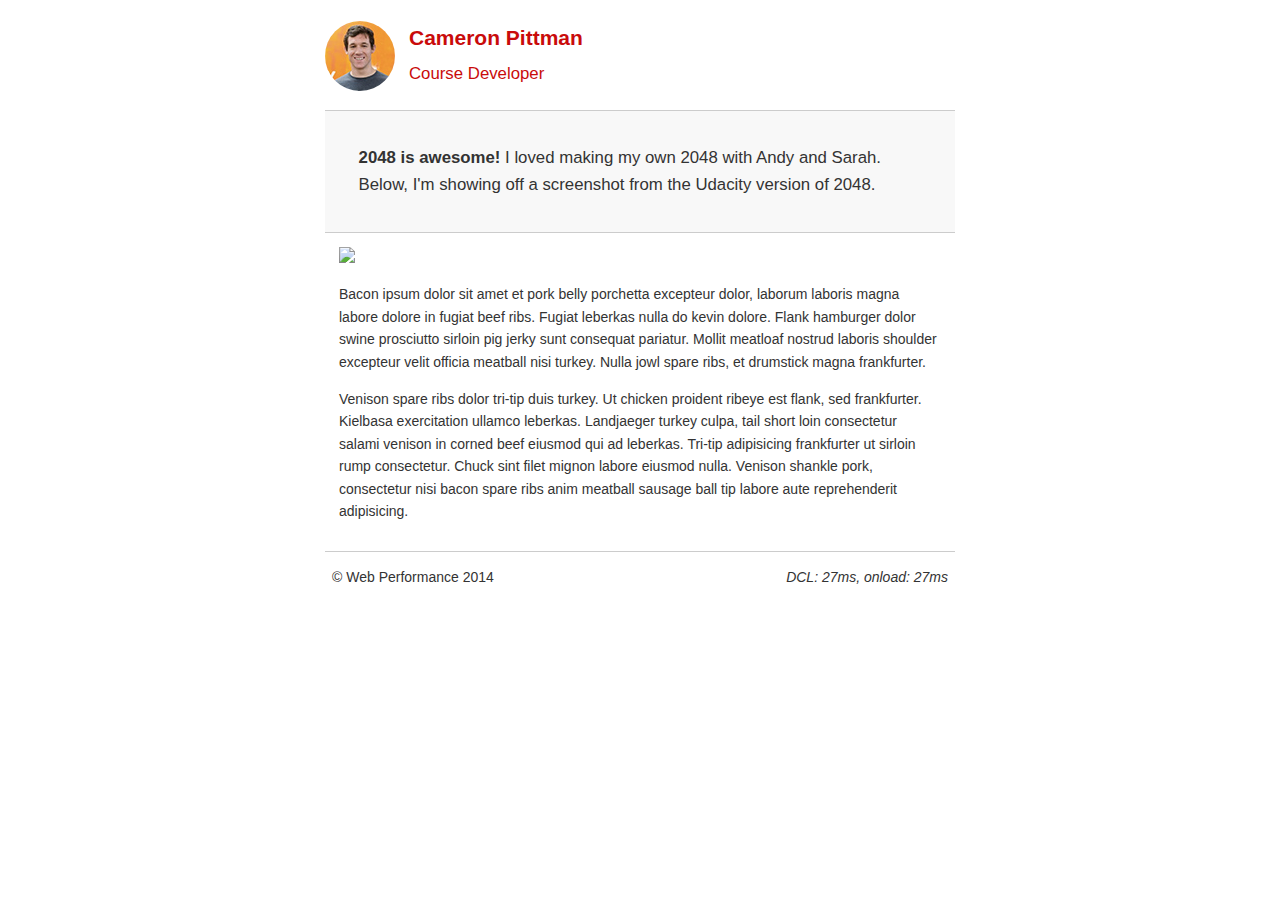
==== project-2048.html @ eed9022d "first commit" ====
<!DOCTYPE html>
<html lang="en">
  <head>
    <meta charset="utf-8">
    <meta name="viewport" content="width=device-width, initial-scale=1">
    <meta name="description" content=" FILL ME IN ">
    <meta name="author" content=" FILL ME IN ">
    <title>Cameron Pittman: Portfolio</title>

    <!-- Hmm, what is the impact of web fonts on speed? Measure it... -->
    <!-- <link href="//fonts.googleapis.com/css?family=Open+Sans:400,700" rel="stylesheet"> -->

    <link href="css/style.css" rel="stylesheet">
    <link href="css/print.css" rel="stylesheet">

    <script>
      (function(w,g){w['GoogleAnalyticsObject']=g;
      w[g]=w[g]||function(){(w[g].q=w[g].q||[]).push(arguments)};w[g].l=1*new Date();})(window,'ga');

      // TODO: replace with your Google Analytics profile ID.
      ga('create', 'UA-XXXX-Y');
      ga('send', 'pageview');
    </script>
    <script src="//www.google-analytics.com/analytics.js"></script>
    <script src="js/perfmatters.js"></script>
  </head>

  <body>
    <header>
      <a href="/"><img src="img/profilepic.jpg"></a>
      <p>Cameron Pittman<br><span>Course Developer</span></p>
    </header>

    <div class="container">
      <div class="hero">
        <strong>2048 is awesome!</strong> I loved making my own 2048 with Andy and Sarah. Below, I'm showing off a screenshot from the Udacity version of 2048.
      </div>

      <div class="content">

        <img class="img-responsive" src="http://cameronwp.github.io/udportfolio/img/2048.png">

        <p>Bacon ipsum dolor sit amet et pork belly porchetta excepteur dolor, laborum laboris magna labore dolore in fugiat beef ribs. Fugiat leberkas nulla do kevin dolore. Flank hamburger dolor swine prosciutto sirloin pig jerky sunt consequat pariatur. Mollit meatloaf nostrud laboris shoulder excepteur velit officia meatball nisi turkey. Nulla jowl spare ribs, et drumstick magna frankfurter.</p>

        <p>Venison spare ribs dolor tri-tip duis turkey. Ut chicken proident ribeye est flank, sed frankfurter. Kielbasa exercitation ullamco leberkas. Landjaeger turkey culpa, tail short loin consectetur salami venison in corned beef eiusmod qui ad leberkas. Tri-tip adipisicing frankfurter ut sirloin rump consectetur. Chuck sint filet mignon labore eiusmod nulla. Venison shankle pork, consectetur nisi bacon spare ribs anim meatball sausage ball tip labore aute reprehenderit adipisicing.</p>

    </div>

    <footer>
      <p>&copy; Web Performance 2014 <span id="crp-stats"></span></p>
    </footer>
  </body>
</html>
---- css/style.css ----
html {
  font-size: 100%;
  overflow-y: scroll;
  -webkit-tap-highlight-color: rgba(0,0,0,0);
  -ms-text-size-adjust: 100%;
  -webkit-text-size-adjust: none;
}
body { margin: 0; font-size: 14px; line-height: 1.61; font-weight: 400; }
body, button, input, select, textarea { font-family: 'Open Sans', sans-serif; color: #333; }

a { color: #12C; }
a:visited { color: #61C; }
a:focus { outline: thin dotted; }
a:hover, a:active { color: #c00; outline: 0; }

b, strong { font-weight: bold; }
pre, code { font-family: monospace, monospace; font-size: 1em; }
ul, ol { margin: 1em 0; padding: 0 0 0 20px; }
img { border: 0; max-width: 100%; }

body { background: #fff; }
header, footer, .container { max-width: 45em; margin: 0 auto; }

header { padding: 0 0.5em; color: #C90B0B; }
header img { border-radius: 40px; float: left; }
header p { font-size:1.5em; font-weight: bold; padding-left: 4em;}
header p span { font-size: 0.8em; font-weight: normal;}

.hero { padding: 2em; background-color: #f8f8f8; font-size:1.2em;
  border-bottom: 1px solid #ccc;
  border-top: 1px solid #ccc;
}

.content { padding: 1em 1em; }
.content li { list-style-type: none; font-size: 1.1em;}
li img { float:left; padding-right: 1em; }
li p { font-size: 0.9em; font-style: italic; }

footer {
  padding: 0 0.5em;
  border-top: 1px solid #ccc;
}
footer span { float: right; font-style: italic; }

/* Smartphones (portrait) */
@media only screen and (max-width: 480px) {
  body { font-size: 12px;}
  header p { padding-left: 4.5em;}
}
---- css/print.css ----
@media print {
  * { background: transparent !important; color: black !important; text-shadow: none !important; filter:none !important; -ms-filter: none !important; }
  a, a:visited { color: #444 !important; text-decoration: underline; }
  a[href]:after { content: " (" attr(href) ")"; }
  tr, img { page-break-inside: avoid; }
  img { max-width: 100% !important; }
  @page { margin: 0.5cm; }
  p, h2, h3 { orphans: 3; widows: 3; }
  h2, h3{ page-break-after: avoid; }
}
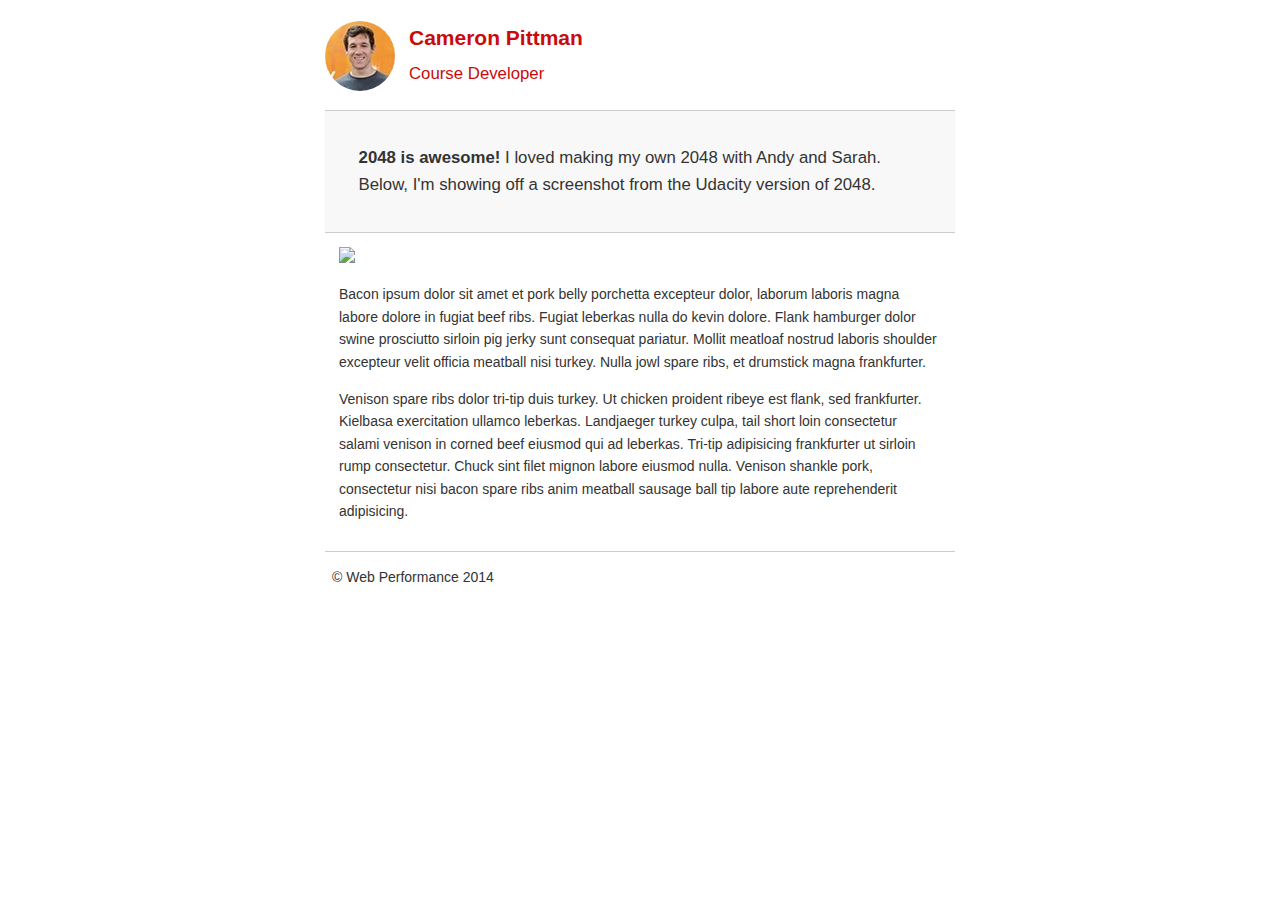
==== commit 32827554: "all files up to date" ====
--- a/project-2048.html
+++ b/project-2048.html
@@ -3,27 +3,24 @@
   <head>
     <meta charset="utf-8">
     <meta name="viewport" content="width=device-width, initial-scale=1">
-    <meta name="description" content=" FILL ME IN ">
-    <meta name="author" content=" FILL ME IN ">
+    <meta name="description" content="Web Performance Optimization Project">
+    <meta name="author" content="Cameron Pittman">
     <title>Cameron Pittman: Portfolio</title>
-
     <!-- Hmm, what is the impact of web fonts on speed? Measure it... -->
-    <!-- <link href="//fonts.googleapis.com/css?family=Open+Sans:400,700" rel="stylesheet"> -->
-
+<!-- <link href="//fonts.googleapis.com/css?family=Open+Sans:400,700" rel="stylesheet">-->
     <link href="css/style.css" rel="stylesheet">
-    <link href="css/print.css" rel="stylesheet">
-
-    <script>
-      (function(w,g){w['GoogleAnalyticsObject']=g;
-      w[g]=w[g]||function(){(w[g].q=w[g].q||[]).push(arguments)};w[g].l=1*new Date();})(window,'ga');
-
-      // TODO: replace with your Google Analytics profile ID.
-      ga('create', 'UA-XXXX-Y');
-      ga('send', 'pageview');
-    </script>
-    <script src="//www.google-analytics.com/analytics.js"></script>
-    <script src="js/perfmatters.js"></script>
+    <link href="css/print.css" rel="stylesheet" media="print">
+    <script async src="http://www.google-analytics.com/analytics.js"></script>
   </head>
+  <style>
+      #piz {width: 100px;}
+      header, footer, .container { max-width: 45em; margin: 0 auto; }
+      .content li { list-style-type: none; font-size: 1.1em;}
+      img { border: 0; max-width: 100%; }
+      header p { font-size:1.5em; font-weight: bold; padding-left: 4em;}
+      header p span { font-size: 0.8em; font-weight: normal;}
+      li img { float:left; padding-right: 1em; }
+  </style>
 
   <body>
     <header>
--- a/css/style.css
+++ b/css/style.css
@@ -1,49 +1 @@
-html {
-  font-size: 100%;
-  overflow-y: scroll;
-  -webkit-tap-highlight-color: rgba(0,0,0,0);
-  -ms-text-size-adjust: 100%;
-  -webkit-text-size-adjust: none;
-}
-body { margin: 0; font-size: 14px; line-height: 1.61; font-weight: 400; }
-body, button, input, select, textarea { font-family: 'Open Sans', sans-serif; color: #333; }
-
-a { color: #12C; }
-a:visited { color: #61C; }
-a:focus { outline: thin dotted; }
-a:hover, a:active { color: #c00; outline: 0; }
-
-b, strong { font-weight: bold; }
-pre, code { font-family: monospace, monospace; font-size: 1em; }
-ul, ol { margin: 1em 0; padding: 0 0 0 20px; }
-img { border: 0; max-width: 100%; }
-
-body { background: #fff; }
-header, footer, .container { max-width: 45em; margin: 0 auto; }
-
-header { padding: 0 0.5em; color: #C90B0B; }
-header img { border-radius: 40px; float: left; }
-header p { font-size:1.5em; font-weight: bold; padding-left: 4em;}
-header p span { font-size: 0.8em; font-weight: normal;}
-
-.hero { padding: 2em; background-color: #f8f8f8; font-size:1.2em;
-  border-bottom: 1px solid #ccc;
-  border-top: 1px solid #ccc;
-}
-
-.content { padding: 1em 1em; }
-.content li { list-style-type: none; font-size: 1.1em;}
-li img { float:left; padding-right: 1em; }
-li p { font-size: 0.9em; font-style: italic; }
-
-footer {
-  padding: 0 0.5em;
-  border-top: 1px solid #ccc;
-}
-footer span { float: right; font-style: italic; }
-
-/* Smartphones (portrait) */
-@media only screen and (max-width: 480px) {
-  body { font-size: 12px;}
-  header p { padding-left: 4.5em;}
-}
+html{font-size:100%;overflow-y:scroll;-webkit-tap-highlight-color:transparent;-ms-text-size-adjust:100%;-webkit-text-size-adjust:none}body{margin:0;font-size:14px;line-height:1.61;font-weight:400}body,button,input,select,textarea{font-family:'Open Sans',sans-serif;color:#333}a{color:#12C}a:visited{color:#61C}a:focus{outline:dotted thin}a:active,a:hover{color:#c00;outline:0}b,strong{font-weight:700}code,pre{font-family:monospace,monospace;font-size:1em}ol,ul{margin:1em 0;padding:0 0 0 20px}body{background:#fff}header{padding:0 .5em;color:#C90B0B}header img{border-radius:40px;float:left}.hero{padding:2em;background-color:#f8f8f8;font-size:1.2em;border-bottom:1px solid #ccc;border-top:1px solid #ccc}.content{padding:1em}li p{font-size:.9em;font-style:italic}footer{padding:0 .5em;border-top:1px solid #ccc}footer span{float:right;font-style:italic}@media only screen and (max-width:480px){body{font-size:12px}header p{padding-left:4.5em}}--- a/css/print.css
+++ b/css/print.css
@@ -1,10 +1 @@
-@media print {
-  * { background: transparent !important; color: black !important; text-shadow: none !important; filter:none !important; -ms-filter: none !important; }
-  a, a:visited { color: #444 !important; text-decoration: underline; }
-  a[href]:after { content: " (" attr(href) ")"; }
-  tr, img { page-break-inside: avoid; }
-  img { max-width: 100% !important; }
-  @page { margin: 0.5cm; }
-  p, h2, h3 { orphans: 3; widows: 3; }
-  h2, h3{ page-break-after: avoid; }
-}
+@media print{*{background:0 0!important;color:#000!important;text-shadow:none!important;filter:none!important;-ms-filter:none!important}a,a:visited{color:#444!important;text-decoration:underline}a[href]:after{content:" (" attr(href) ")"}img,tr{page-break-inside:avoid}img{max-width:100%!important}@page{margin:.5cm}h2,h3,p{orphans:3;widows:3}h2,h3{page-break-after:avoid}}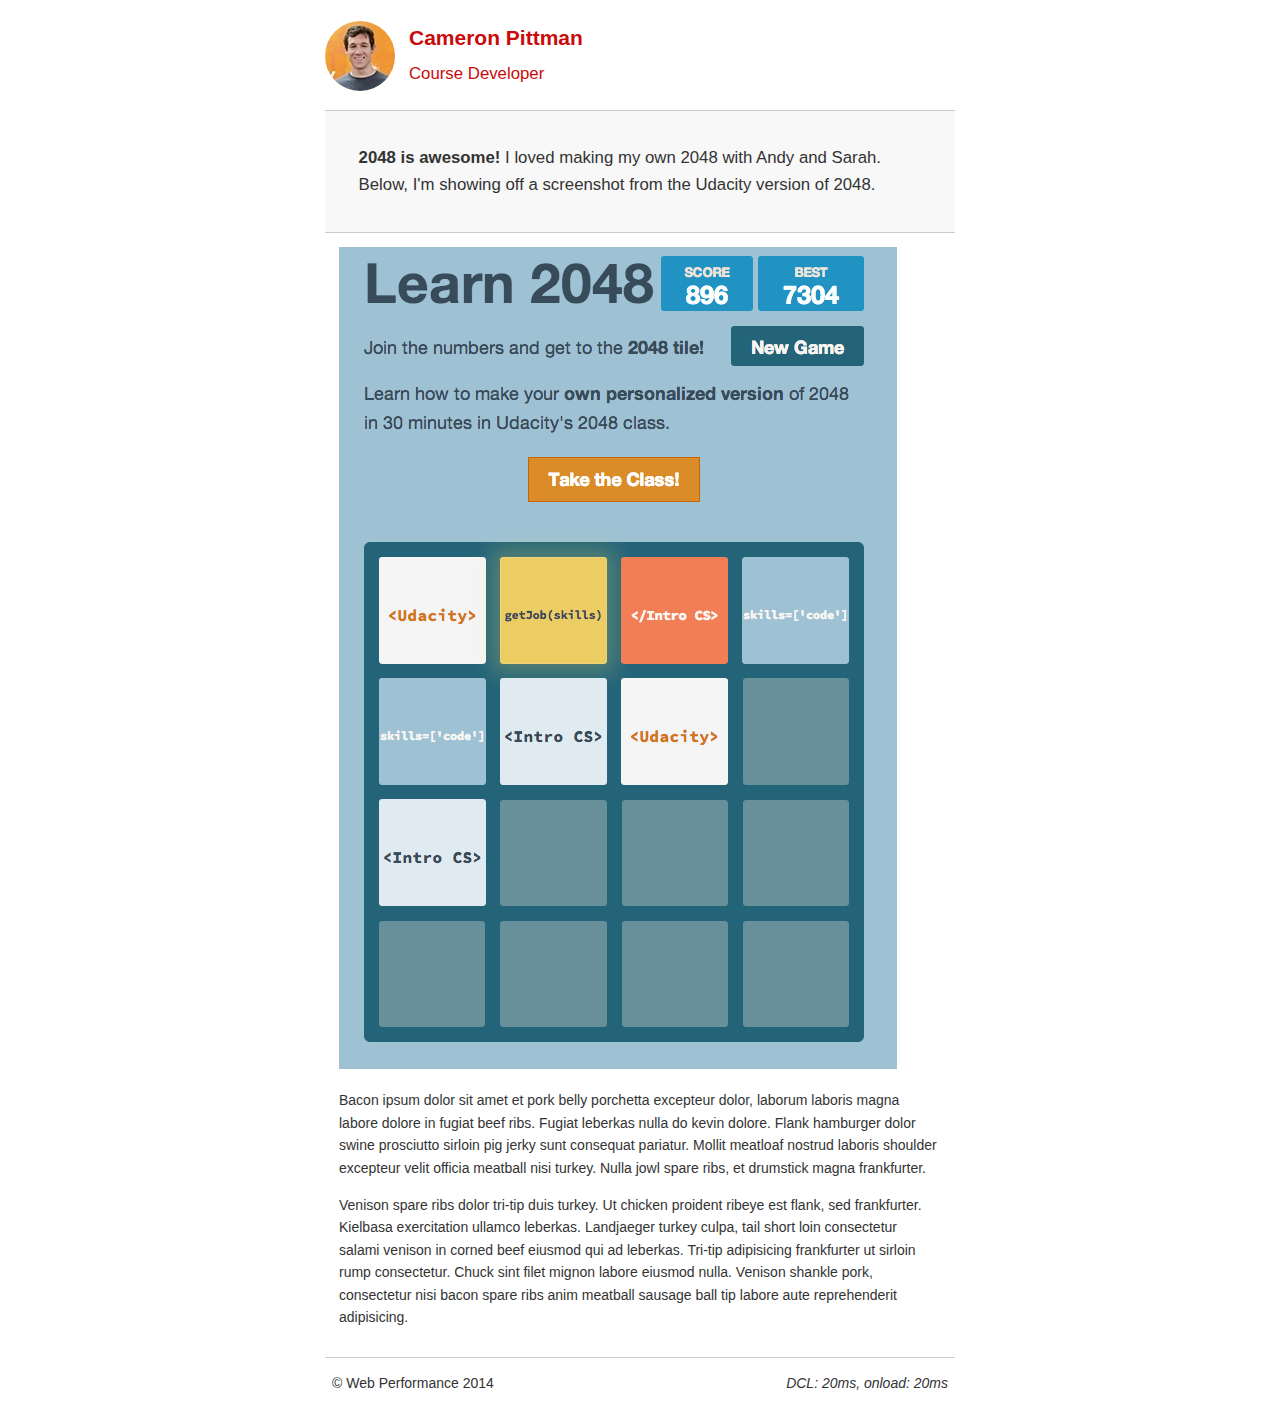
==== commit 1e9fc3da: "updated header links" ====
--- a/project-2048.html
+++ b/project-2048.html
@@ -35,7 +35,7 @@
 
       <div class="content">
 
-        <img class="img-responsive" src="http://cameronwp.github.io/udportfolio/img/2048.png">
+        <img class="img-responsive" src="img/big-2048.png">
 
         <p>Bacon ipsum dolor sit amet et pork belly porchetta excepteur dolor, laborum laboris magna labore dolore in fugiat beef ribs. Fugiat leberkas nulla do kevin dolore. Flank hamburger dolor swine prosciutto sirloin pig jerky sunt consequat pariatur. Mollit meatloaf nostrud laboris shoulder excepteur velit officia meatball nisi turkey. Nulla jowl spare ribs, et drumstick magna frankfurter.</p>
 
@@ -46,5 +46,6 @@
     <footer>
       <p>&copy; Web Performance 2014 <span id="crp-stats"></span></p>
     </footer>
+    <script src="js/combined-min-js.js"></script>
   </body>
 </html>
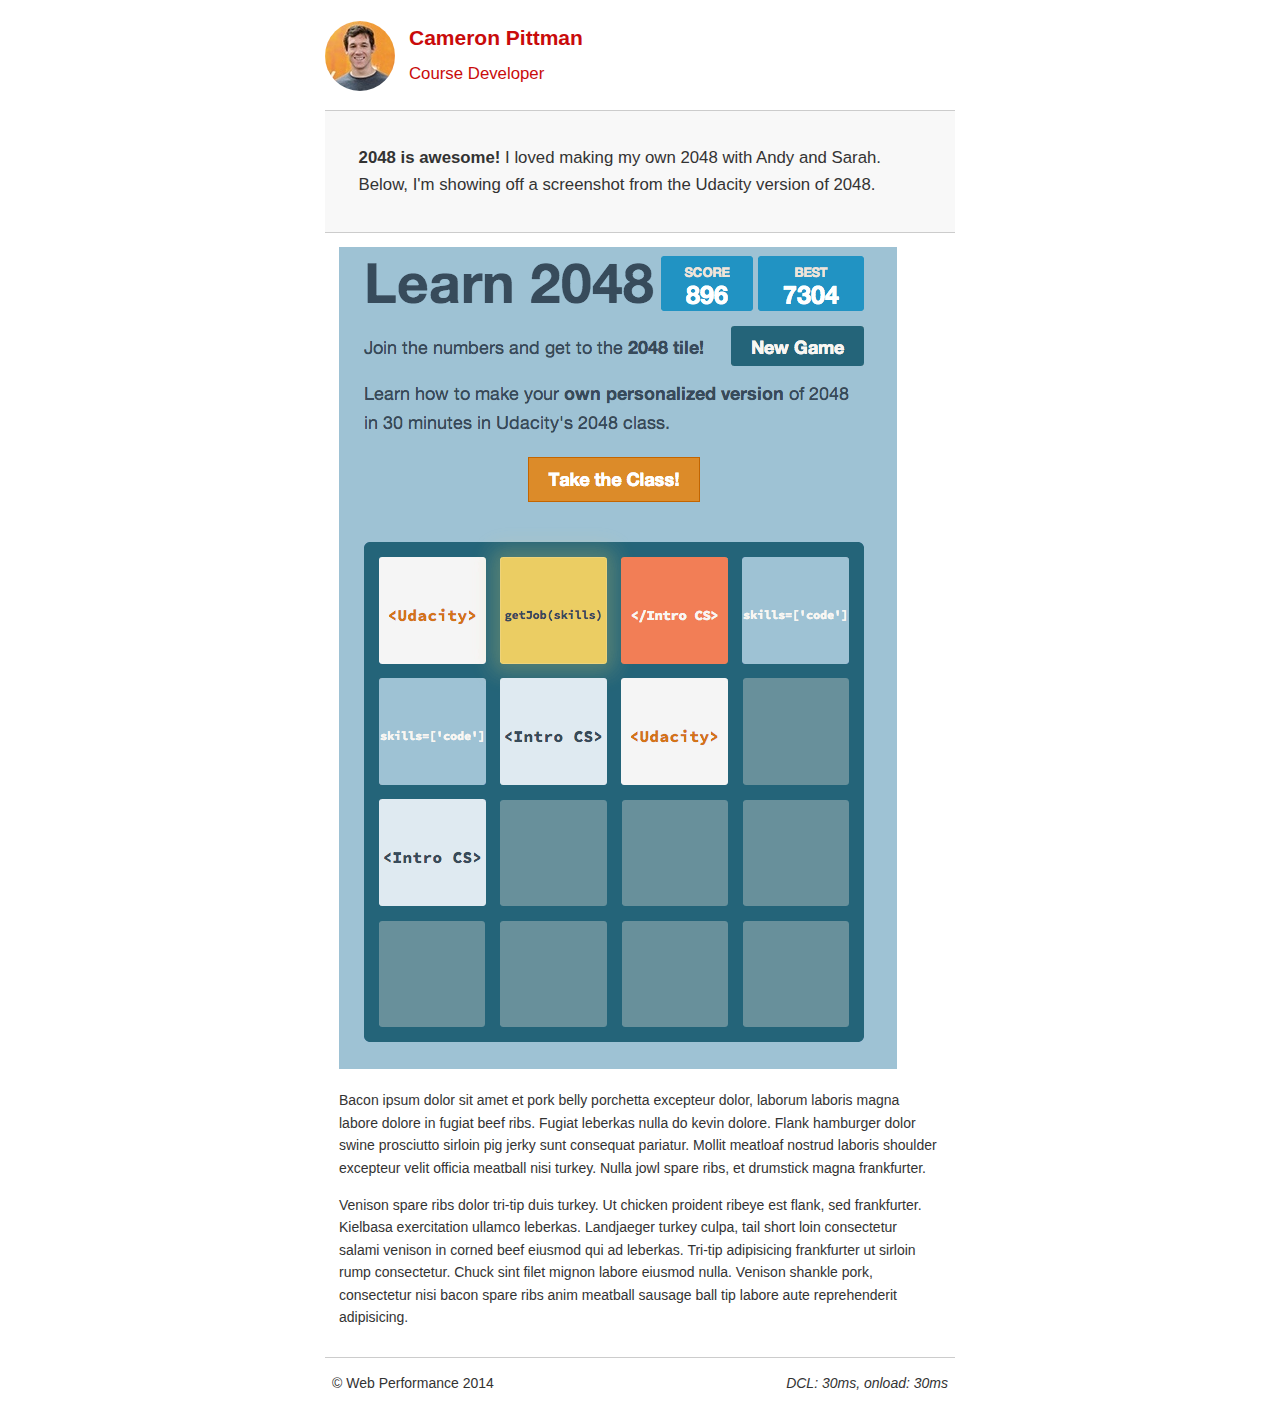
==== commit 778862a5: "async attribute added in proper places" ====
--- a/project-2048.html
+++ b/project-2048.html
@@ -10,7 +10,7 @@
 <!-- <link href="//fonts.googleapis.com/css?family=Open+Sans:400,700" rel="stylesheet">-->
     <link href="css/style.css" rel="stylesheet">
     <link href="css/print.css" rel="stylesheet" media="print">
-    <script async src="http://www.google-analytics.com/analytics.js"></script>
+    <script src="http://www.google-analytics.com/analytics.js" async></script>
   </head>
   <style>
       #piz {width: 100px;}
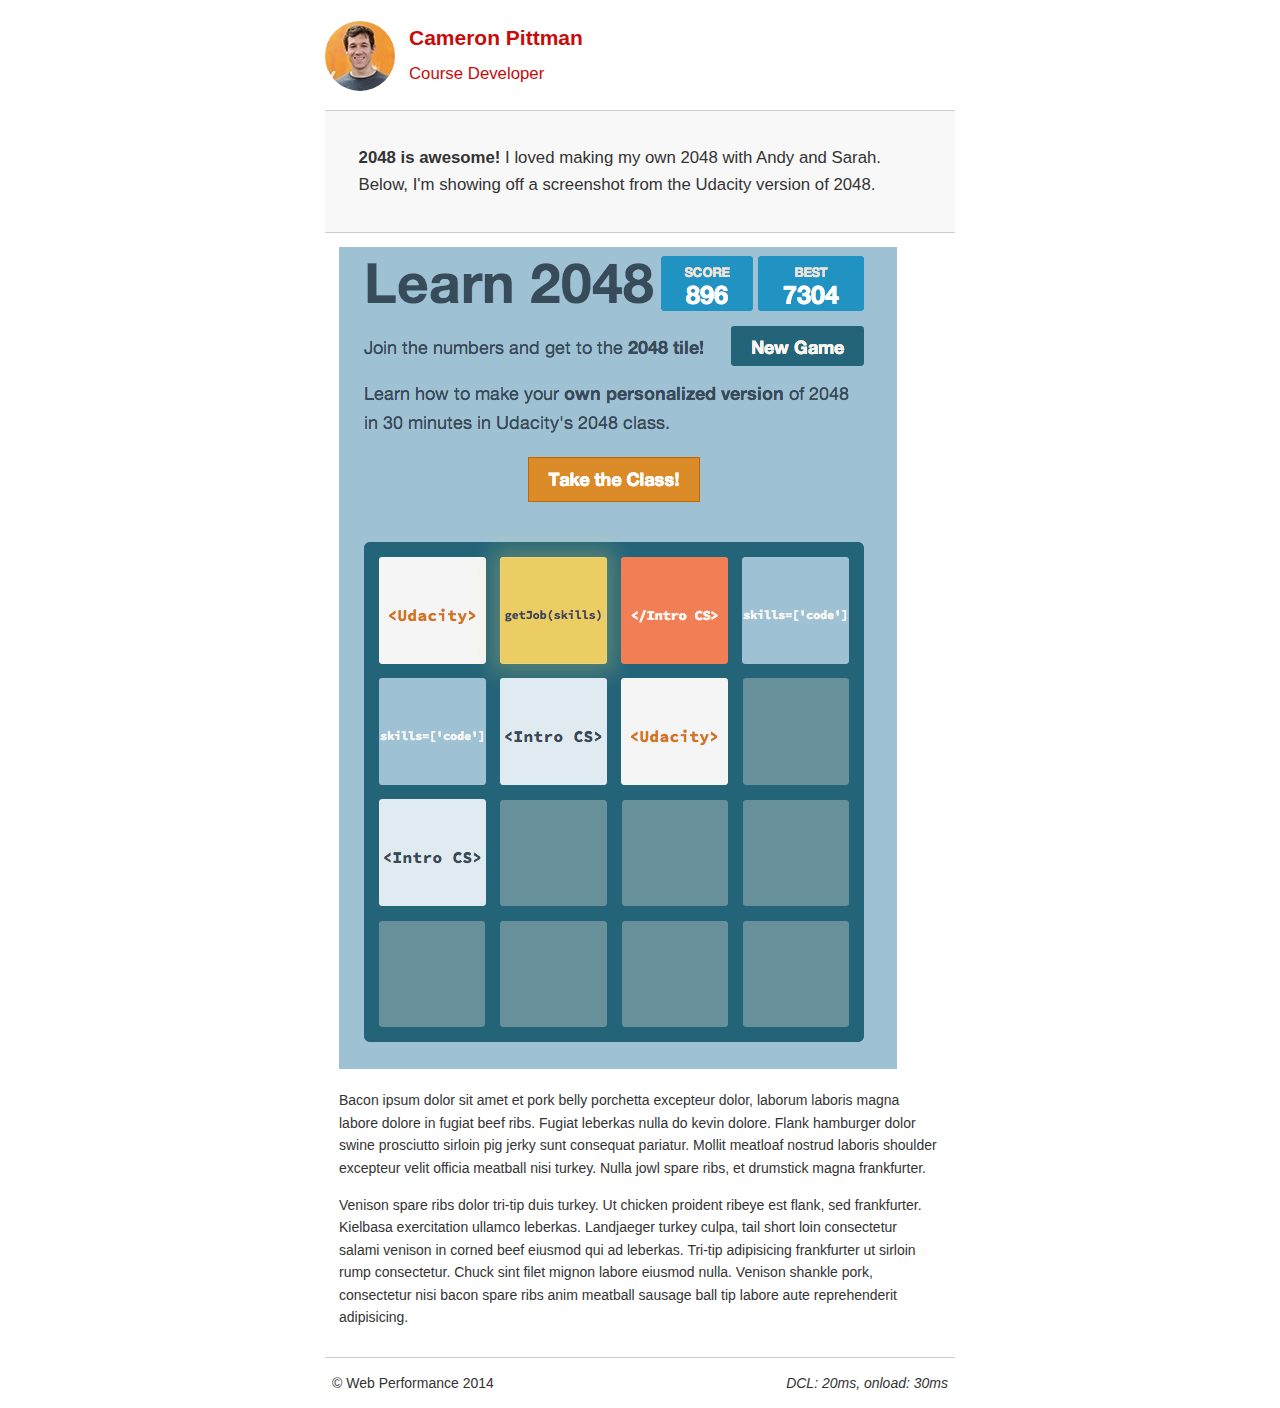
==== commit 1448c197: "inlined all css" ====
--- a/project-2048.html
+++ b/project-2048.html
@@ -8,18 +8,61 @@
     <title>Cameron Pittman: Portfolio</title>
     <!-- Hmm, what is the impact of web fonts on speed? Measure it... -->
 <!-- <link href="//fonts.googleapis.com/css?family=Open+Sans:400,700" rel="stylesheet">-->
-    <link href="css/style.css" rel="stylesheet">
+<!--     <link href="css/style.css" rel="stylesheet"> -->
     <link href="css/print.css" rel="stylesheet" media="print">
     <script src="http://www.google-analytics.com/analytics.js" async></script>
   </head>
   <style>
       #piz {width: 100px;}
-      header, footer, .container { max-width: 45em; margin: 0 auto; }
-      .content li { list-style-type: none; font-size: 1.1em;}
-      img { border: 0; max-width: 100%; }
-      header p { font-size:1.5em; font-weight: bold; padding-left: 4em;}
-      header p span { font-size: 0.8em; font-weight: normal;}
-      li img { float:left; padding-right: 1em; }
+      html {
+  font-size: 100%;
+  overflow-y: scroll;
+  -webkit-tap-highlight-color: rgba(0,0,0,0);
+  -ms-text-size-adjust: 100%;
+  -webkit-text-size-adjust: none;
+}
+body { margin: 0; font-size: 14px; line-height: 1.61; font-weight: 400; }
+body, button, input, select, textarea { font-family: 'Open Sans', sans-serif; color: #333; }
+
+a { color: #12C; }
+a:visited { color: #61C; }
+a:focus { outline: thin dotted; }
+a:hover, a:active { color: #c00; outline: 0; }
+
+b, strong { font-weight: bold; }
+pre, code { font-family: monospace, monospace; font-size: 1em; }
+ul, ol { margin: 1em 0; padding: 0 0 0 20px; }
+img { border: 0; max-width: 100%; }
+
+body { background: #fff; }
+header, footer, .container { max-width: 45em; margin: 0 auto; }
+
+header { padding: 0 0.5em; color: #C90B0B; }
+header img { border-radius: 40px; float: left; }
+header p { font-size:1.5em; font-weight: bold; padding-left: 4em;}
+header p span { font-size: 0.8em; font-weight: normal;}
+
+.hero { padding: 2em; background-color: #f8f8f8; font-size:1.2em;
+  border-bottom: 1px solid #ccc;
+  border-top: 1px solid #ccc;
+}
+
+.content { padding: 1em 1em; }
+.content li { list-style-type: none; font-size: 1.1em;}
+li img { float:left; padding-right: 1em; }
+li p { font-size: 0.9em; font-style: italic; }
+
+footer {
+  padding: 0 0.5em;
+  border-top: 1px solid #ccc;
+}
+footer span { float: right; font-style: italic; }
+
+/* Smartphones (portrait) */
+@media only screen and (max-width: 480px) {
+  body { font-size: 12px;}
+  header p { padding-left: 4.5em;}
+}
   </style>
 
   <body>
